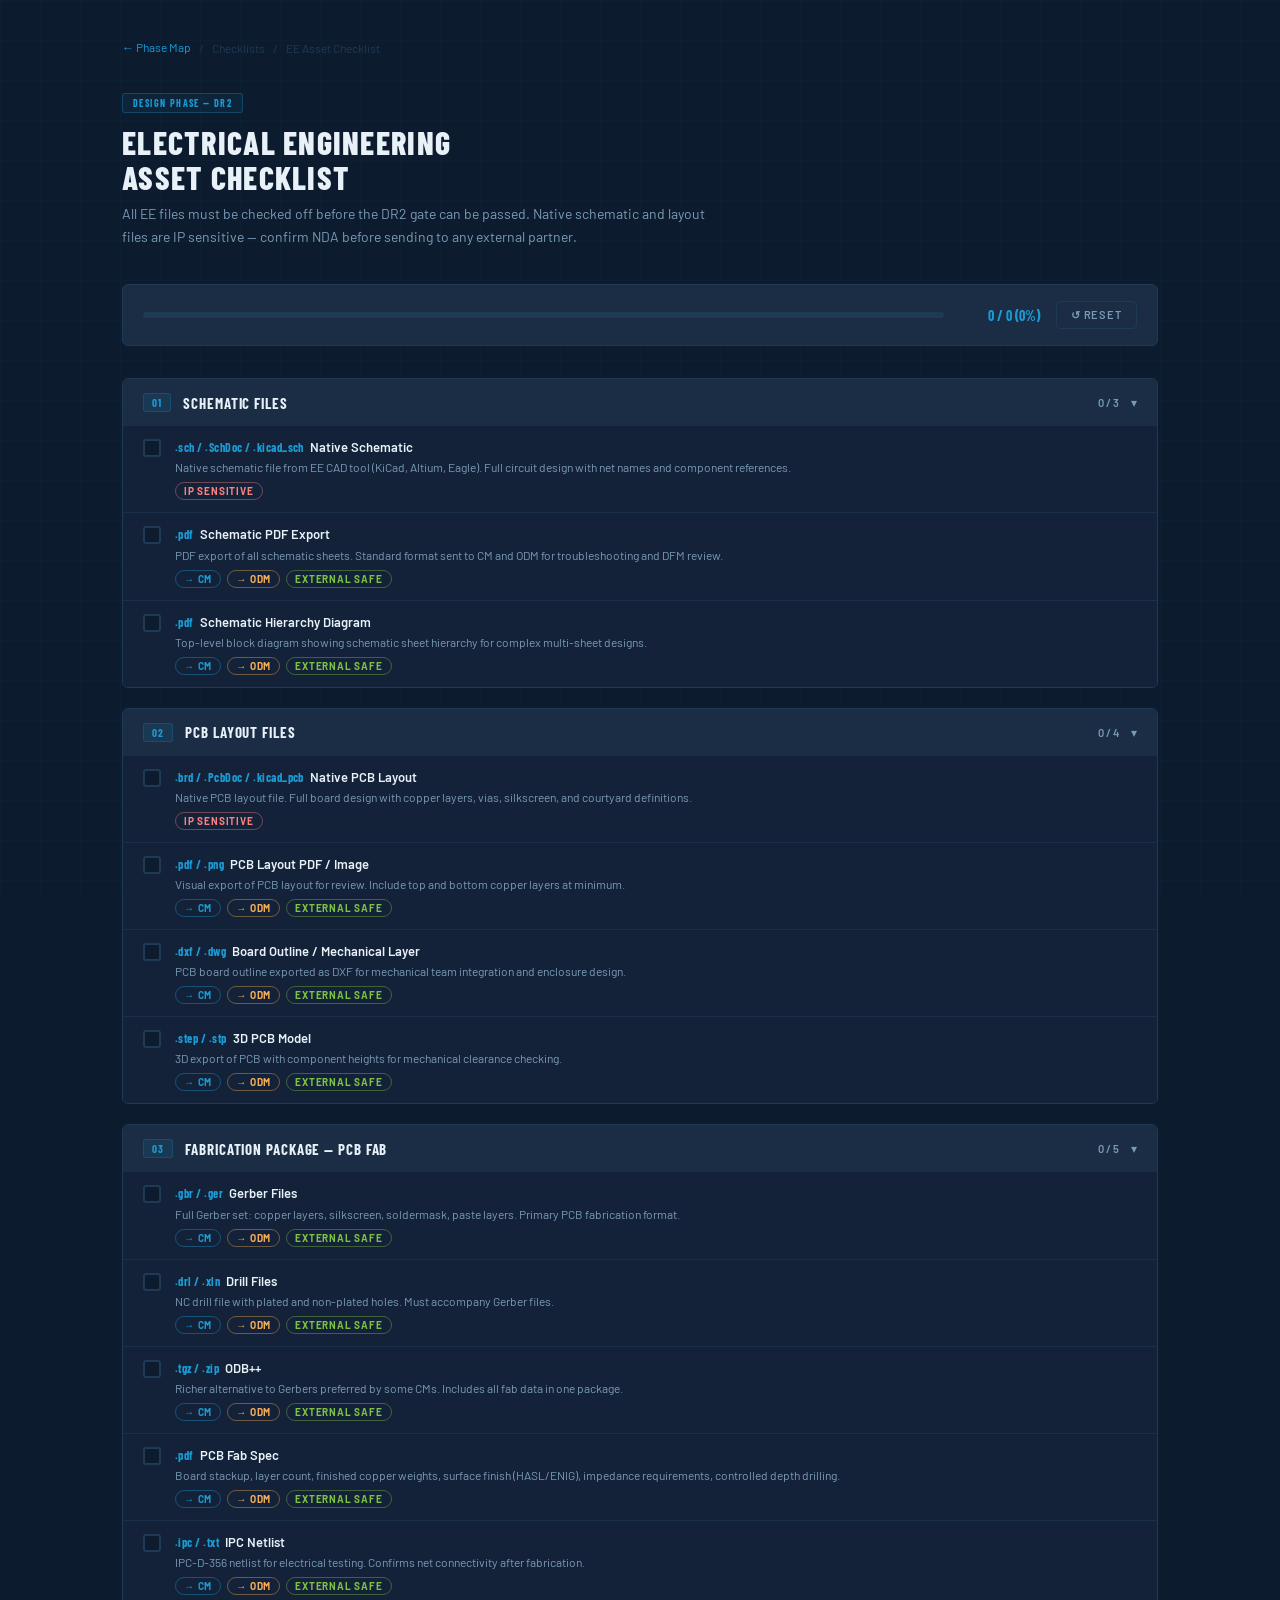
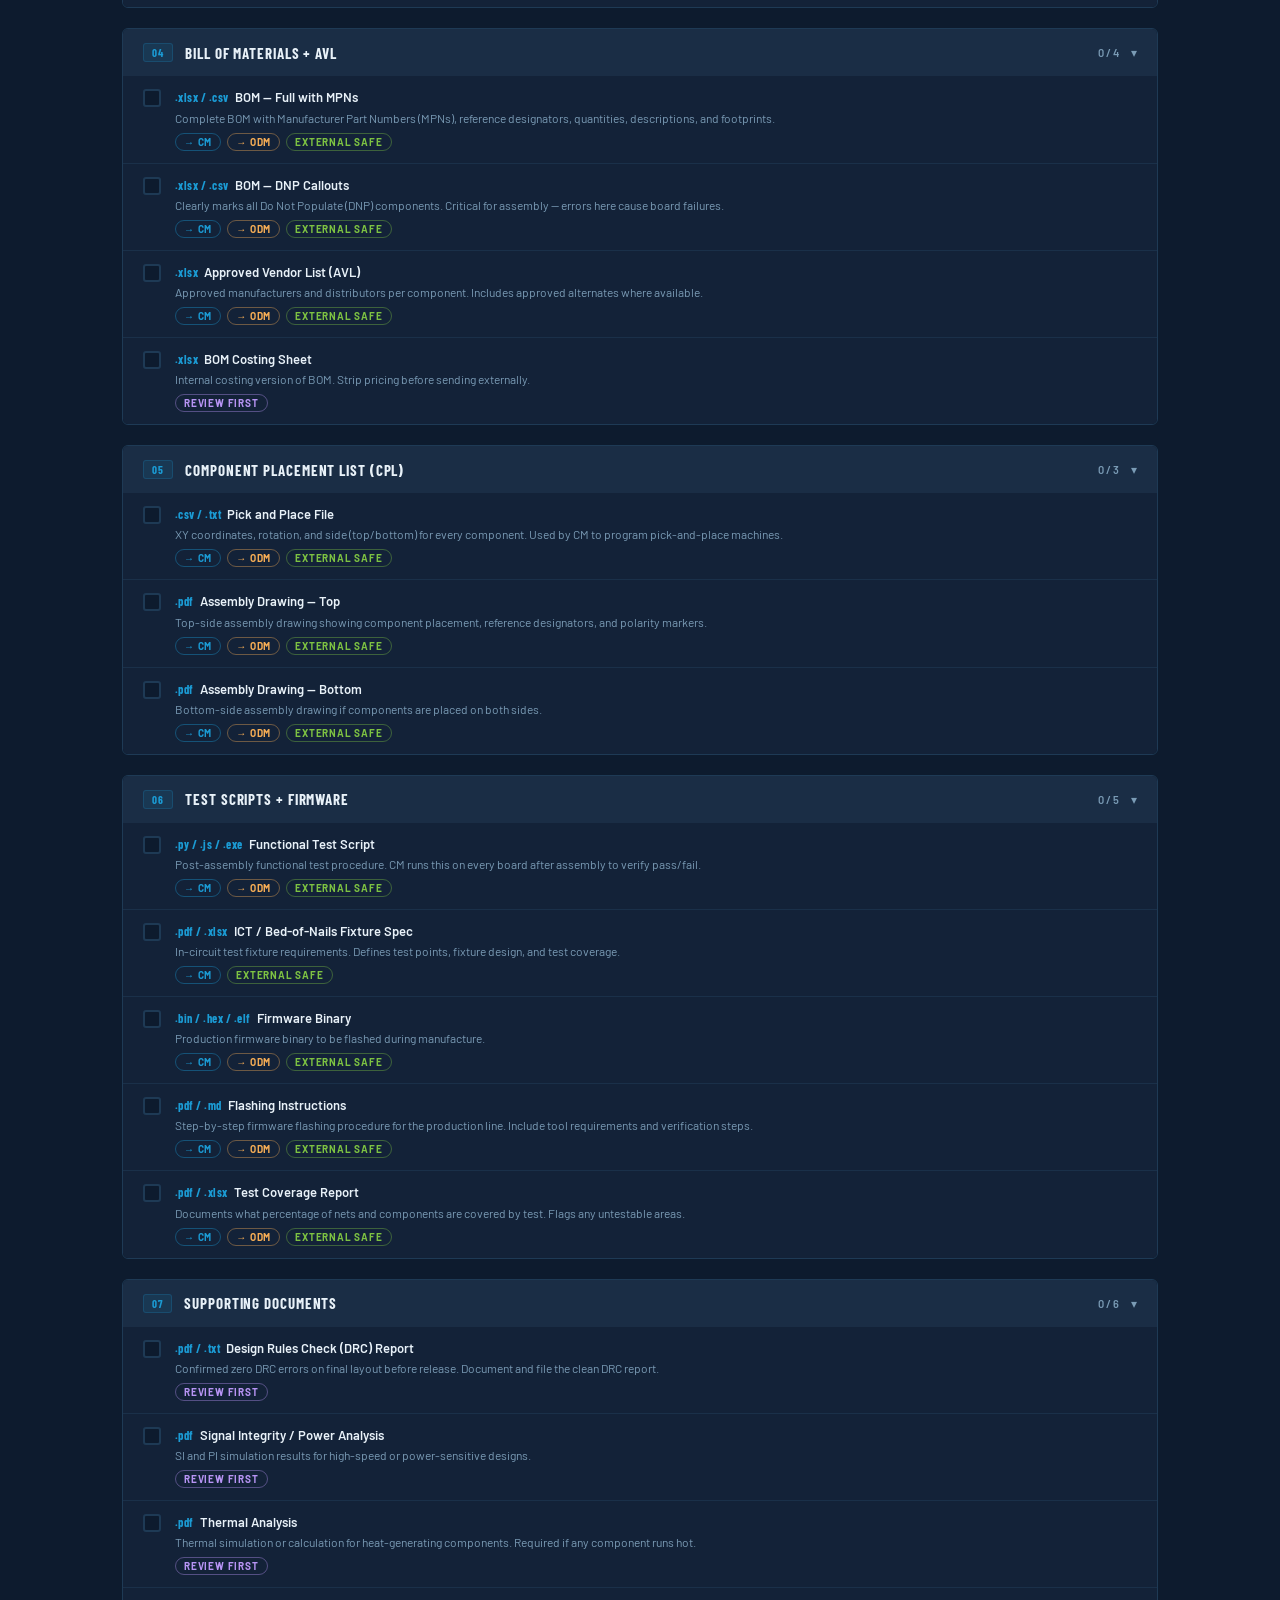
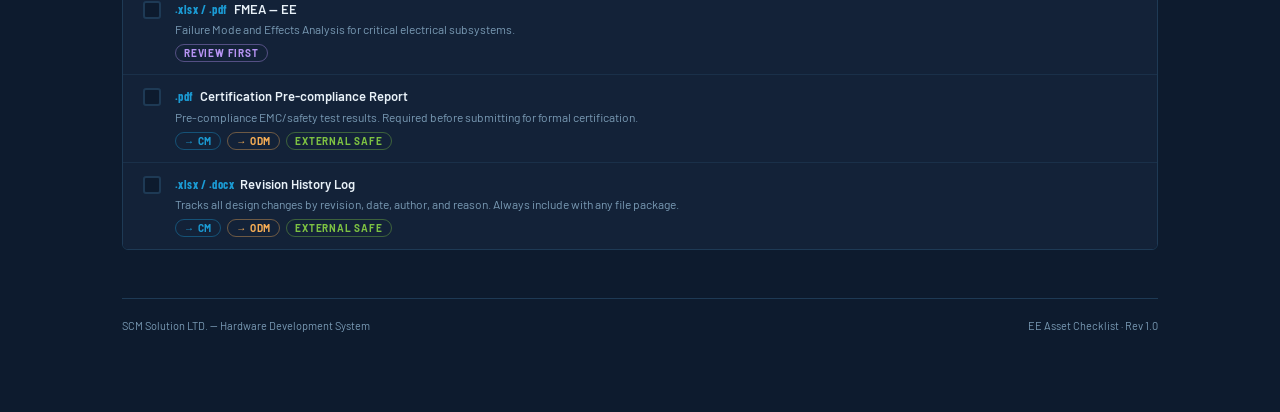
==== checklists/checklist-ee-assets.html @ b2d6e18c "Rename ee-assets-checklist.html to checklist-ee-assets.html" ====
<!DOCTYPE html>
<html lang="en">
<head>
<meta charset="UTF-8">
<meta name="viewport" content="width=device-width, initial-scale=1.0">
<title>EE Asset Checklist — SCM Hardware System</title>
<link href="https://fonts.googleapis.com/css2?family=Barlow:wght@300;400;500;600;700&family=Barlow+Condensed:wght@400;600;700;800&display=swap" rel="stylesheet">
<style>
  :root {
    --scm-blue: #1B9BD4;
    --scm-green: #7DC242;
    --scm-dark: #0D1B2E;
    --scm-mid: #132238;
    --scm-surface: #1A2D45;
    --scm-border: #1E3A55;
    --text: #E8F1F8;
    --muted: #7A9BB5;
  }
  * { box-sizing: border-box; margin: 0; padding: 0; }
  body { background: var(--scm-dark); color: var(--text); font-family: 'Barlow', sans-serif; min-height: 100vh; }
  body::before {
    content: '';
    position: fixed;
    inset: 0;
    background-image:
      linear-gradient(rgba(27,155,212,0.03) 1px, transparent 1px),
      linear-gradient(90deg, rgba(27,155,212,0.03) 1px, transparent 1px);
    background-size: 40px 40px;
    pointer-events: none;
    z-index: 0;
  }
  .wrap { position: relative; z-index: 1; max-width: 1100px; margin: 0 auto; padding: 40px 32px 80px; }
  nav { display: flex; align-items: center; gap: 8px; margin-bottom: 36px; font-size: 12px; color: var(--muted); }
  nav a { color: var(--scm-blue); text-decoration: none; }
  nav a:hover { text-decoration: underline; }
  nav span { color: var(--scm-border); }
  header { margin-bottom: 36px; }
  .phase-tag {
    display: inline-block;
    font-family: 'Barlow Condensed', sans-serif;
    font-size: 10px; font-weight: 700;
    letter-spacing: 0.14em; text-transform: uppercase;
    color: var(--scm-blue);
    border: 1px solid rgba(27,155,212,0.3);
    background: rgba(27,155,212,0.08);
    padding: 3px 10px; border-radius: 3px; margin-bottom: 12px;
  }
  h1 { font-family: 'Barlow Condensed', sans-serif; font-size: 32px; font-weight: 800; text-transform: uppercase; letter-spacing: 0.04em; line-height: 1.1; margin-bottom: 8px; }
  .subtitle { font-size: 14px; color: var(--muted); max-width: 600px; line-height: 1.6; }
  .progress-wrap { background: var(--scm-surface); border: 1px solid var(--scm-border); border-radius: 6px; padding: 16px 20px; margin-bottom: 32px; display: flex; align-items: center; gap: 16px; }
  .progress-track { flex: 1; height: 6px; background: var(--scm-border); border-radius: 99px; overflow: hidden; }
  .progress-fill { height: 100%; background: linear-gradient(90deg, var(--scm-blue), var(--scm-green)); border-radius: 99px; transition: width 0.4s ease; width: 0%; }
  .progress-label { font-family: 'Barlow Condensed', sans-serif; font-size: 14px; font-weight: 700; color: var(--scm-blue); white-space: nowrap; min-width: 80px; text-align: right; }
  .reset-btn { font-family: 'Barlow', sans-serif; font-size: 11px; font-weight: 600; letter-spacing: 0.08em; text-transform: uppercase; padding: 6px 14px; background: transparent; border: 1px solid var(--scm-border); color: var(--muted); border-radius: 4px; cursor: pointer; transition: all 0.15s; }
  .reset-btn:hover { border-color: #fc8181; color: #fc8181; }
  .section { margin-bottom: 20px; border-radius: 6px; overflow: hidden; border: 1px solid var(--scm-border); }
  .section-header { display: flex; align-items: center; gap: 12px; padding: 14px 20px; background: var(--scm-surface); cursor: pointer; user-select: none; transition: background 0.15s; }
  .section-header:hover { background: #1f3550; }
  .section-num { font-family: 'Barlow Condensed', sans-serif; font-size: 11px; font-weight: 700; letter-spacing: 0.1em; color: var(--scm-blue); background: rgba(27,155,212,0.1); border: 1px solid rgba(27,155,212,0.2); padding: 2px 8px; border-radius: 3px; white-space: nowrap; }
  .section-title-text { font-family: 'Barlow Condensed', sans-serif; font-size: 15px; font-weight: 700; text-transform: uppercase; letter-spacing: 0.06em; flex: 1; }
  .section-progress { font-size: 11px; color: var(--muted); font-weight: 600; white-space: nowrap; }
  .chevron { color: var(--muted); font-size: 12px; transition: transform 0.2s; }
  .section.collapsed .chevron { transform: rotate(-90deg); }
  .section.collapsed .items { display: none; }
  .items { background: var(--scm-mid); }
  .item { display: flex; align-items: flex-start; gap: 14px; padding: 12px 20px; border-bottom: 1px solid rgba(30,58,85,0.6); cursor: pointer; transition: background 0.12s; }
  .item:last-child { border-bottom: none; }
  .item:hover { background: rgba(27,155,212,0.04); }
  .item.checked { opacity: 0.5; }
  .item.checked .item-name { text-decoration: line-through; color: var(--muted); }
  .checkbox { width: 18px; height: 18px; min-width: 18px; border: 2px solid var(--scm-border); border-radius: 3px; margin-top: 1px; display: flex; align-items: center; justify-content: center; transition: all 0.15s; background: var(--scm-dark); }
  .item.checked .checkbox { background: var(--scm-green); border-color: var(--scm-green); }
  .tick { display: none; color: white; font-size: 11px; font-weight: 700; }
  .item.checked .tick { display: block; }
  .item-body { flex: 1; }
  .item-name { font-size: 13px; font-weight: 600; line-height: 1.4; margin-bottom: 2px; }
  .item-ext { font-family: 'Barlow Condensed', sans-serif; font-size: 12px; font-weight: 700; color: var(--scm-blue); margin-right: 6px; letter-spacing: 0.04em; }
  .item-desc { font-size: 12px; color: var(--muted); line-height: 1.5; }
  .item-badges { display: flex; gap: 6px; margin-top: 6px; flex-wrap: wrap; }
  .badge { font-size: 10px; font-weight: 700; letter-spacing: 0.08em; text-transform: uppercase; padding: 2px 8px; border-radius: 99px; border: 1px solid; }
  .badge-cm    { color: var(--scm-blue);  border-color: rgba(27,155,212,0.4); }
  .badge-odm   { color: #f6ad55;          border-color: rgba(246,173,85,0.4); }
  .badge-ip    { color: #fc8181;          border-color: rgba(252,129,129,0.4); }
  .badge-safe  { color: var(--scm-green); border-color: rgba(125,194,66,0.4); }
  .badge-rev   { color: #b794f4;          border-color: rgba(183,148,244,0.4); }
  footer { margin-top: 48px; padding-top: 20px; border-top: 1px solid var(--scm-border); display: flex; justify-content: space-between; font-size: 11px; color: var(--muted); }
</style>
</head>
<body>
<div class="wrap">
  <nav>
    <a href="../index.html">← Phase Map</a>
    <span>/</span>
    <span>Checklists</span>
    <span>/</span>
    <span>EE Asset Checklist</span>
  </nav>

  <header>
    <div class="phase-tag">Design Phase — DR2</div>
    <h1>Electrical Engineering<br>Asset Checklist</h1>
    <p class="subtitle">All EE files must be checked off before the DR2 gate can be passed. Native schematic and layout files are IP sensitive — confirm NDA before sending to any external partner.</p>
  </header>

  <div class="progress-wrap">
    <div class="progress-track"><div class="progress-fill" id="progressFill"></div></div>
    <div class="progress-label" id="progressLabel">0 / 0</div>
    <button class="reset-btn" onclick="resetAll()">↺ Reset</button>
  </div>

  <div id="sections"></div>

  <footer>
    <span>SCM Solution LTD. — Hardware Development System</span>
    <span>EE Asset Checklist · Rev 1.0</span>
  </footer>
</div>

<script>
const data = [
  {
    num: "01", title: "Schematic Files",
    items: [
      { name: "Native Schematic", ext: ".sch / .SchDoc / .kicad_sch", desc: "Native schematic file from EE CAD tool (KiCad, Altium, Eagle). Full circuit design with net names and component references.", badges: ["ip"] },
      { name: "Schematic PDF Export", ext: ".pdf", desc: "PDF export of all schematic sheets. Standard format sent to CM and ODM for troubleshooting and DFM review.", badges: ["cm","odm","safe"] },
      { name: "Schematic Hierarchy Diagram", ext: ".pdf", desc: "Top-level block diagram showing schematic sheet hierarchy for complex multi-sheet designs.", badges: ["cm","odm","safe"] },
    ]
  },
  {
    num: "02", title: "PCB Layout Files",
    items: [
      { name: "Native PCB Layout", ext: ".brd / .PcbDoc / .kicad_pcb", desc: "Native PCB layout file. Full board design with copper layers, vias, silkscreen, and courtyard definitions.", badges: ["ip"] },
      { name: "PCB Layout PDF / Image", ext: ".pdf / .png", desc: "Visual export of PCB layout for review. Include top and bottom copper layers at minimum.", badges: ["cm","odm","safe"] },
      { name: "Board Outline / Mechanical Layer", ext: ".dxf / .dwg", desc: "PCB board outline exported as DXF for mechanical team integration and enclosure design.", badges: ["cm","odm","safe"] },
      { name: "3D PCB Model", ext: ".step / .stp", desc: "3D export of PCB with component heights for mechanical clearance checking.", badges: ["cm","odm","safe"] },
    ]
  },
  {
    num: "03", title: "Fabrication Package — PCB Fab",
    items: [
      { name: "Gerber Files", ext: ".gbr / .ger", desc: "Full Gerber set: copper layers, silkscreen, soldermask, paste layers. Primary PCB fabrication format.", badges: ["cm","odm","safe"] },
      { name: "Drill Files", ext: ".drl / .xln", desc: "NC drill file with plated and non-plated holes. Must accompany Gerber files.", badges: ["cm","odm","safe"] },
      { name: "ODB++", ext: ".tgz / .zip", desc: "Richer alternative to Gerbers preferred by some CMs. Includes all fab data in one package.", badges: ["cm","odm","safe"] },
      { name: "PCB Fab Spec", ext: ".pdf", desc: "Board stackup, layer count, finished copper weights, surface finish (HASL/ENIG), impedance requirements, controlled depth drilling.", badges: ["cm","odm","safe"] },
      { name: "IPC Netlist", ext: ".ipc / .txt", desc: "IPC-D-356 netlist for electrical testing. Confirms net connectivity after fabrication.", badges: ["cm","odm","safe"] },
    ]
  },
  {
    num: "04", title: "Bill of Materials + AVL",
    items: [
      { name: "BOM — Full with MPNs", ext: ".xlsx / .csv", desc: "Complete BOM with Manufacturer Part Numbers (MPNs), reference designators, quantities, descriptions, and footprints.", badges: ["cm","odm","safe"] },
      { name: "BOM — DNP Callouts", ext: ".xlsx / .csv", desc: "Clearly marks all Do Not Populate (DNP) components. Critical for assembly — errors here cause board failures.", badges: ["cm","odm","safe"] },
      { name: "Approved Vendor List (AVL)", ext: ".xlsx", desc: "Approved manufacturers and distributors per component. Includes approved alternates where available.", badges: ["cm","odm","safe"] },
      { name: "BOM Costing Sheet", ext: ".xlsx", desc: "Internal costing version of BOM. Strip pricing before sending externally.", badges: ["rev"] },
    ]
  },
  {
    num: "05", title: "Component Placement List (CPL)",
    items: [
      { name: "Pick and Place File", ext: ".csv / .txt", desc: "XY coordinates, rotation, and side (top/bottom) for every component. Used by CM to program pick-and-place machines.", badges: ["cm","odm","safe"] },
      { name: "Assembly Drawing — Top", ext: ".pdf", desc: "Top-side assembly drawing showing component placement, reference designators, and polarity markers.", badges: ["cm","odm","safe"] },
      { name: "Assembly Drawing — Bottom", ext: ".pdf", desc: "Bottom-side assembly drawing if components are placed on both sides.", badges: ["cm","odm","safe"] },
    ]
  },
  {
    num: "06", title: "Test Scripts + Firmware",
    items: [
      { name: "Functional Test Script", ext: ".py / .js / .exe", desc: "Post-assembly functional test procedure. CM runs this on every board after assembly to verify pass/fail.", badges: ["cm","odm","safe"] },
      { name: "ICT / Bed-of-Nails Fixture Spec", ext: ".pdf / .xlsx", desc: "In-circuit test fixture requirements. Defines test points, fixture design, and test coverage.", badges: ["cm","safe"] },
      { name: "Firmware Binary", ext: ".bin / .hex / .elf", desc: "Production firmware binary to be flashed during manufacture.", badges: ["cm","odm","safe"] },
      { name: "Flashing Instructions", ext: ".pdf / .md", desc: "Step-by-step firmware flashing procedure for the production line. Include tool requirements and verification steps.", badges: ["cm","odm","safe"] },
      { name: "Test Coverage Report", ext: ".pdf / .xlsx", desc: "Documents what percentage of nets and components are covered by test. Flags any untestable areas.", badges: ["cm","odm","safe"] },
    ]
  },
  {
    num: "07", title: "Supporting Documents",
    items: [
      { name: "Design Rules Check (DRC) Report", ext: ".pdf / .txt", desc: "Confirmed zero DRC errors on final layout before release. Document and file the clean DRC report.", badges: ["rev"] },
      { name: "Signal Integrity / Power Analysis", ext: ".pdf", desc: "SI and PI simulation results for high-speed or power-sensitive designs.", badges: ["rev"] },
      { name: "Thermal Analysis", ext: ".pdf", desc: "Thermal simulation or calculation for heat-generating components. Required if any component runs hot.", badges: ["rev"] },
      { name: "FMEA — EE", ext: ".xlsx / .pdf", desc: "Failure Mode and Effects Analysis for critical electrical subsystems.", badges: ["rev"] },
      { name: "Certification Pre-compliance Report", ext: ".pdf", desc: "Pre-compliance EMC/safety test results. Required before submitting for formal certification.", badges: ["cm","odm","safe"] },
      { name: "Revision History Log", ext: ".xlsx / .docx", desc: "Tracks all design changes by revision, date, author, and reason. Always include with any file package.", badges: ["cm","odm","safe"] },
    ]
  }
];

const badgeMap = {
  cm:   { label: "→ CM",         cls: "badge-cm" },
  odm:  { label: "→ ODM",        cls: "badge-odm" },
  ip:   { label: "IP Sensitive",  cls: "badge-ip" },
  safe: { label: "External Safe", cls: "badge-safe" },
  rev:  { label: "Review First",  cls: "badge-rev" },
};

let state = {};
function saveState() { try { localStorage.setItem('ee-checklist', JSON.stringify(state)); } catch(e) {} }
function loadState() { try { const s = localStorage.getItem('ee-checklist'); if (s) state = JSON.parse(s); } catch(e) {} }

function updateProgress() {
  let total = 0, checked = 0;
  Object.values(state).forEach(v => { total++; if (v) checked++; });
  const pct = total ? Math.round(checked / total * 100) : 0;
  document.getElementById('progressFill').style.width = pct + '%';
  document.getElementById('progressLabel').textContent = checked + ' / ' + total + ' (' + pct + '%)';
  data.forEach(sec => {
    const secChecked = sec.items.filter((_, i) => state[sec.num + '-' + i]).length;
    const el = document.getElementById('sec-progress-' + sec.num);
    if (el) el.textContent = secChecked + ' / ' + sec.items.length;
  });
}

function toggleItem(key) {
  state[key] = !state[key];
  const el = document.getElementById('item-' + key);
  if (state[key]) el.classList.add('checked'); else el.classList.remove('checked');
  saveState(); updateProgress();
}

function toggleSection(num) { document.getElementById('section-' + num).classList.toggle('collapsed'); }

function resetAll() {
  if (!confirm('Reset all checkboxes?')) return;
  state = {};
  document.querySelectorAll('.item').forEach(el => el.classList.remove('checked'));
  saveState(); updateProgress();
}

function render() {
  loadState();
  const container = document.getElementById('sections');
  data.forEach(sec => {
    const div = document.createElement('div');
    div.className = 'section'; div.id = 'section-' + sec.num;
    const secChecked = sec.items.filter((_, i) => state[sec.num + '-' + i]).length;
    div.innerHTML = `
      <div class="section-header" onclick="toggleSection('${sec.num}')">
        <span class="section-num">${sec.num}</span>
        <span class="section-title-text">${sec.title}</span>
        <span class="section-progress" id="sec-progress-${sec.num}">${secChecked} / ${sec.items.length}</span>
        <span class="chevron">▾</span>
      </div>
      <div class="items">
        ${sec.items.map((item, i) => {
          const key = sec.num + '-' + i;
          const checked = state[key] ? 'checked' : '';
          const badges = item.badges.map(b => `<span class="badge ${badgeMap[b].cls}">${badgeMap[b].label}</span>`).join('');
          return `
            <div class="item ${checked}" id="item-${key}" onclick="toggleItem('${key}')">
              <div class="checkbox"><span class="tick">✓</span></div>
              <div class="item-body">
                <div class="item-name"><span class="item-ext">${item.ext}</span>${item.name}</div>
                <div class="item-desc">${item.desc}</div>
                <div class="item-badges">${badges}</div>
              </div>
            </div>`;
        }).join('')}
      </div>`;
    container.appendChild(div);
  });
  updateProgress();
}
render();
</script>
</body>
</html>
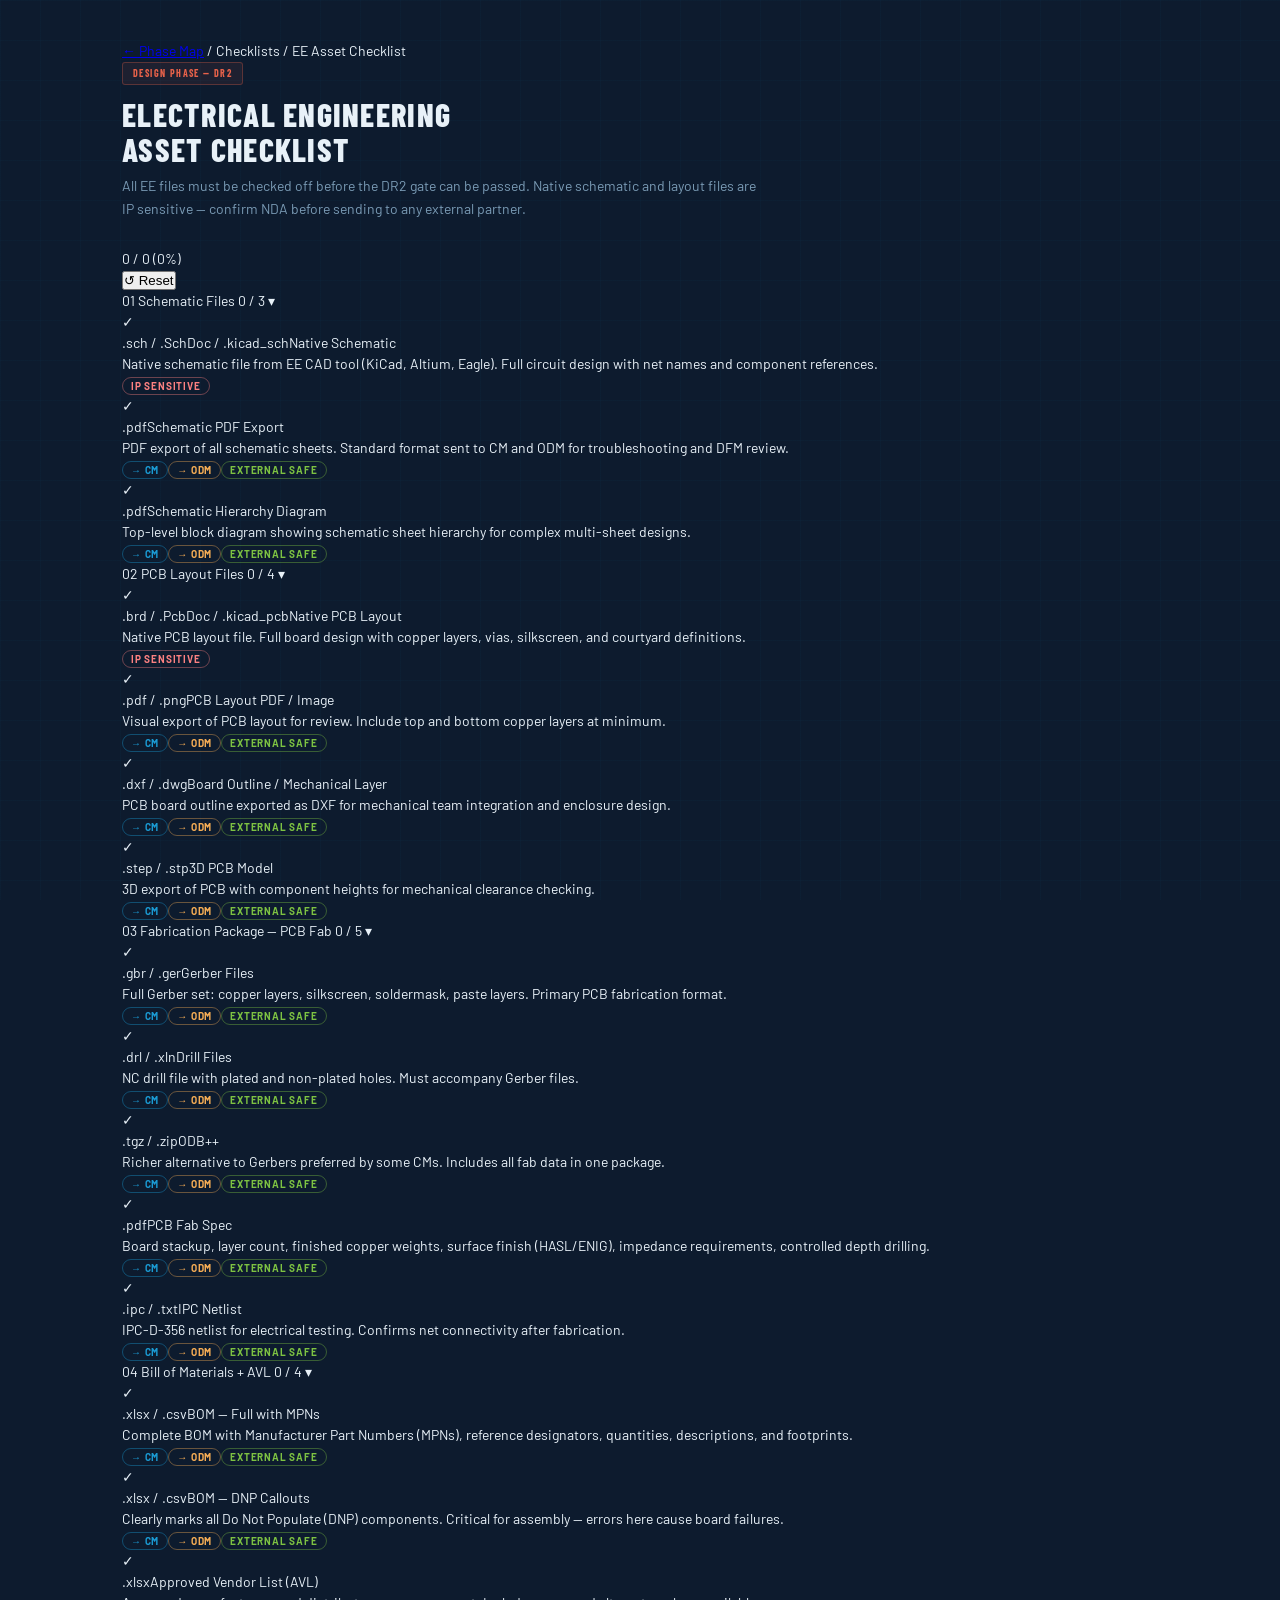
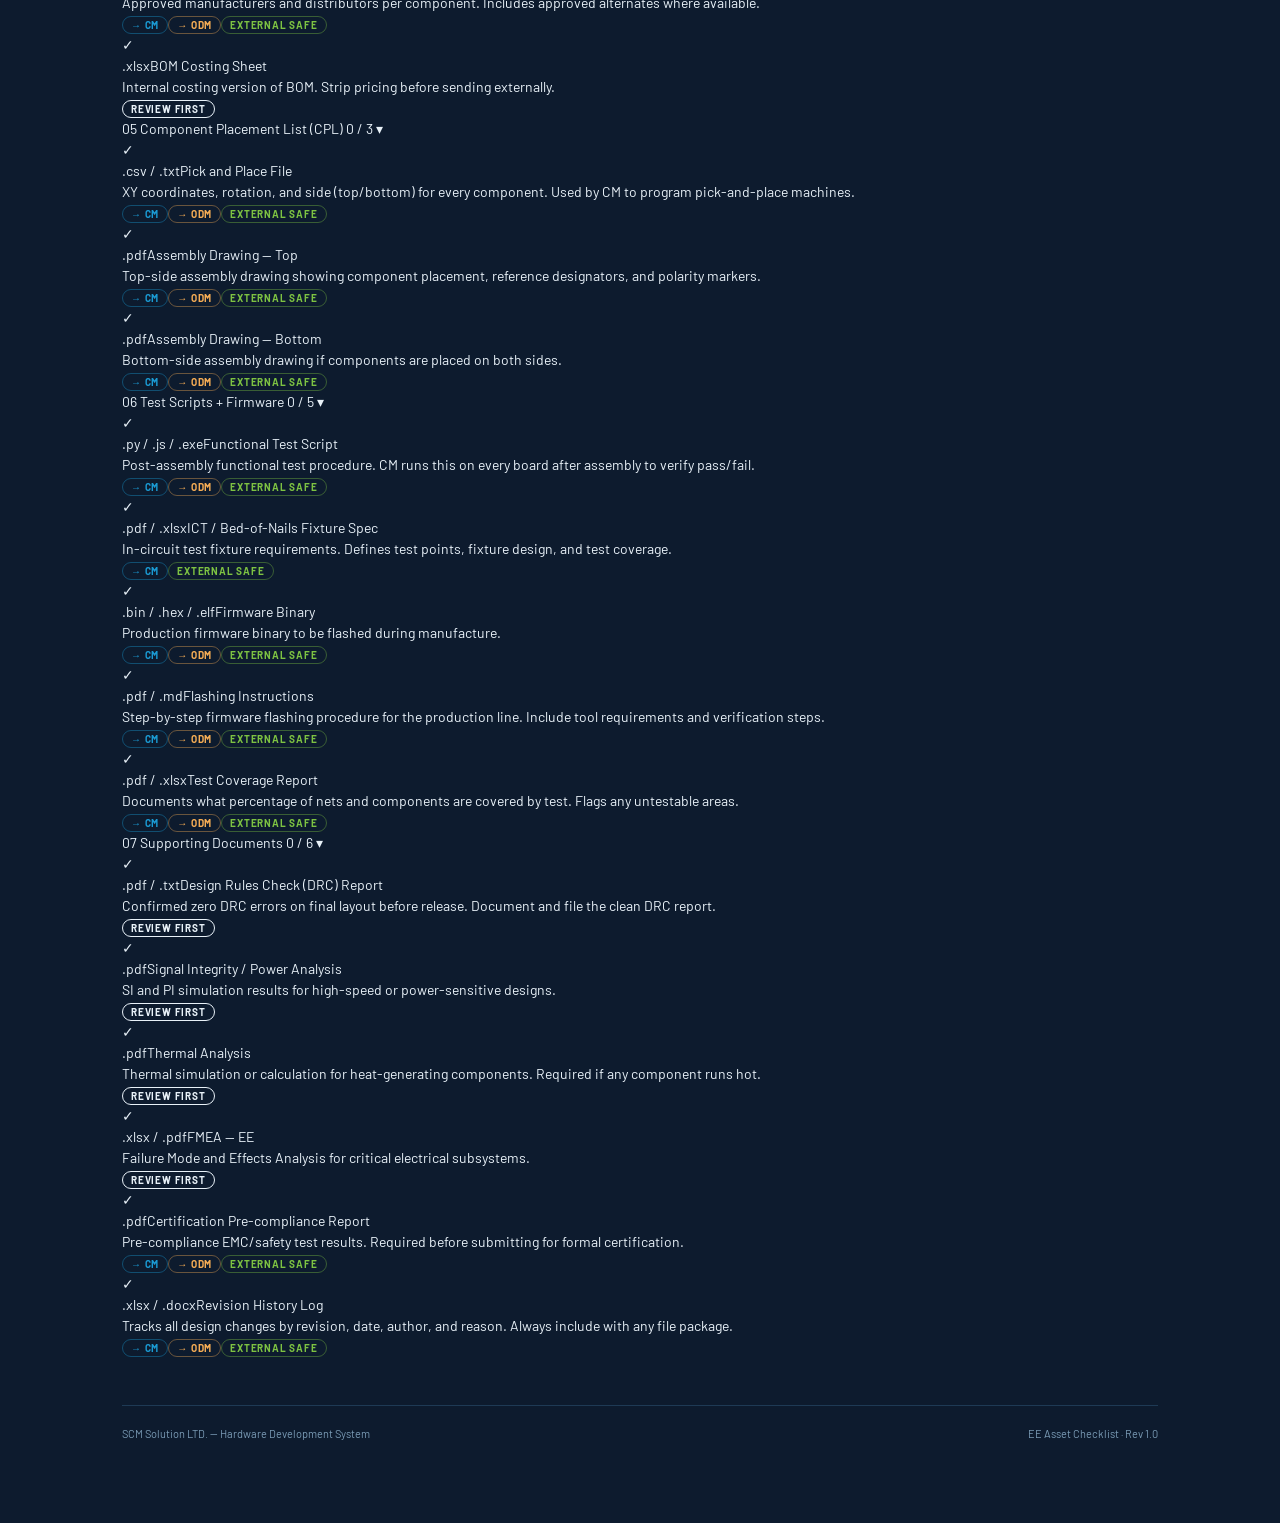
==== commit 5edc1324: "Update checklist-ee-assets.html" ====
--- a/checklists/checklist-ee-assets.html
+++ b/checklists/checklist-ee-assets.html
@@ -5,86 +5,14 @@
 <meta name="viewport" content="width=device-width, initial-scale=1.0">
 <title>EE Asset Checklist — SCM Hardware System</title>
 <link href="https://fonts.googleapis.com/css2?family=Barlow:wght@300;400;500;600;700&family=Barlow+Condensed:wght@400;600;700;800&display=swap" rel="stylesheet">
-<style>
-  :root {
-    --scm-blue: #1B9BD4;
-    --scm-green: #7DC242;
-    --scm-dark: #0D1B2E;
-    --scm-mid: #132238;
-    --scm-surface: #1A2D45;
-    --scm-border: #1E3A55;
-    --text: #E8F1F8;
-    --muted: #7A9BB5;
-  }
-  * { box-sizing: border-box; margin: 0; padding: 0; }
-  body { background: var(--scm-dark); color: var(--text); font-family: 'Barlow', sans-serif; min-height: 100vh; }
-  body::before {
-    content: '';
-    position: fixed;
-    inset: 0;
-    background-image:
-      linear-gradient(rgba(27,155,212,0.03) 1px, transparent 1px),
-      linear-gradient(90deg, rgba(27,155,212,0.03) 1px, transparent 1px);
-    background-size: 40px 40px;
-    pointer-events: none;
-    z-index: 0;
-  }
-  .wrap { position: relative; z-index: 1; max-width: 1100px; margin: 0 auto; padding: 40px 32px 80px; }
-  nav { display: flex; align-items: center; gap: 8px; margin-bottom: 36px; font-size: 12px; color: var(--muted); }
-  nav a { color: var(--scm-blue); text-decoration: none; }
-  nav a:hover { text-decoration: underline; }
-  nav span { color: var(--scm-border); }
-  header { margin-bottom: 36px; }
-  .phase-tag {
-    display: inline-block;
-    font-family: 'Barlow Condensed', sans-serif;
-    font-size: 10px; font-weight: 700;
-    letter-spacing: 0.14em; text-transform: uppercase;
-    color: var(--scm-blue);
-    border: 1px solid rgba(27,155,212,0.3);
-    background: rgba(27,155,212,0.08);
-    padding: 3px 10px; border-radius: 3px; margin-bottom: 12px;
-  }
-  h1 { font-family: 'Barlow Condensed', sans-serif; font-size: 32px; font-weight: 800; text-transform: uppercase; letter-spacing: 0.04em; line-height: 1.1; margin-bottom: 8px; }
-  .subtitle { font-size: 14px; color: var(--muted); max-width: 600px; line-height: 1.6; }
-  .progress-wrap { background: var(--scm-surface); border: 1px solid var(--scm-border); border-radius: 6px; padding: 16px 20px; margin-bottom: 32px; display: flex; align-items: center; gap: 16px; }
-  .progress-track { flex: 1; height: 6px; background: var(--scm-border); border-radius: 99px; overflow: hidden; }
-  .progress-fill { height: 100%; background: linear-gradient(90deg, var(--scm-blue), var(--scm-green)); border-radius: 99px; transition: width 0.4s ease; width: 0%; }
-  .progress-label { font-family: 'Barlow Condensed', sans-serif; font-size: 14px; font-weight: 700; color: var(--scm-blue); white-space: nowrap; min-width: 80px; text-align: right; }
-  .reset-btn { font-family: 'Barlow', sans-serif; font-size: 11px; font-weight: 600; letter-spacing: 0.08em; text-transform: uppercase; padding: 6px 14px; background: transparent; border: 1px solid var(--scm-border); color: var(--muted); border-radius: 4px; cursor: pointer; transition: all 0.15s; }
-  .reset-btn:hover { border-color: #fc8181; color: #fc8181; }
-  .section { margin-bottom: 20px; border-radius: 6px; overflow: hidden; border: 1px solid var(--scm-border); }
-  .section-header { display: flex; align-items: center; gap: 12px; padding: 14px 20px; background: var(--scm-surface); cursor: pointer; user-select: none; transition: background 0.15s; }
-  .section-header:hover { background: #1f3550; }
-  .section-num { font-family: 'Barlow Condensed', sans-serif; font-size: 11px; font-weight: 700; letter-spacing: 0.1em; color: var(--scm-blue); background: rgba(27,155,212,0.1); border: 1px solid rgba(27,155,212,0.2); padding: 2px 8px; border-radius: 3px; white-space: nowrap; }
-  .section-title-text { font-family: 'Barlow Condensed', sans-serif; font-size: 15px; font-weight: 700; text-transform: uppercase; letter-spacing: 0.06em; flex: 1; }
-  .section-progress { font-size: 11px; color: var(--muted); font-weight: 600; white-space: nowrap; }
-  .chevron { color: var(--muted); font-size: 12px; transition: transform 0.2s; }
-  .section.collapsed .chevron { transform: rotate(-90deg); }
-  .section.collapsed .items { display: none; }
-  .items { background: var(--scm-mid); }
-  .item { display: flex; align-items: flex-start; gap: 14px; padding: 12px 20px; border-bottom: 1px solid rgba(30,58,85,0.6); cursor: pointer; transition: background 0.12s; }
-  .item:last-child { border-bottom: none; }
-  .item:hover { background: rgba(27,155,212,0.04); }
-  .item.checked { opacity: 0.5; }
-  .item.checked .item-name { text-decoration: line-through; color: var(--muted); }
-  .checkbox { width: 18px; height: 18px; min-width: 18px; border: 2px solid var(--scm-border); border-radius: 3px; margin-top: 1px; display: flex; align-items: center; justify-content: center; transition: all 0.15s; background: var(--scm-dark); }
-  .item.checked .checkbox { background: var(--scm-green); border-color: var(--scm-green); }
-  .tick { display: none; color: white; font-size: 11px; font-weight: 700; }
-  .item.checked .tick { display: block; }
-  .item-body { flex: 1; }
-  .item-name { font-size: 13px; font-weight: 600; line-height: 1.4; margin-bottom: 2px; }
-  .item-ext { font-family: 'Barlow Condensed', sans-serif; font-size: 12px; font-weight: 700; color: var(--scm-blue); margin-right: 6px; letter-spacing: 0.04em; }
-  .item-desc { font-size: 12px; color: var(--muted); line-height: 1.5; }
-  .item-badges { display: flex; gap: 6px; margin-top: 6px; flex-wrap: wrap; }
-  .badge { font-size: 10px; font-weight: 700; letter-spacing: 0.08em; text-transform: uppercase; padding: 2px 8px; border-radius: 99px; border: 1px solid; }
-  .badge-cm    { color: var(--scm-blue);  border-color: rgba(27,155,212,0.4); }
-  .badge-odm   { color: #f6ad55;          border-color: rgba(246,173,85,0.4); }
-  .badge-ip    { color: #fc8181;          border-color: rgba(252,129,129,0.4); }
-  .badge-safe  { color: var(--scm-green); border-color: rgba(125,194,66,0.4); }
-  .badge-rev   { color: #b794f4;          border-color: rgba(183,148,244,0.4); }
-  footer { margin-top: 48px; padding-top: 20px; border-top: 1px solid var(--scm-border); display: flex; justify-content: space-between; font-size: 11px; color: var(--muted); }
-</style>
+<!-- Root pages (index.html) -->
+<link href="https://fonts.googleapis.com/css2?family=Barlow:wght@400;500;600;700&family=Barlow+Condensed:wght@600;700;800&display=swap" rel="stylesheet">
+<link rel="stylesheet" href="css/scm-styles.css">
+
+<!-- Subpages (checklists/, tools/) -->
+<link href="https://fonts.googleapis.com/css2?family=Barlow:wght@400;500;600;700&family=Barlow+Condensed:wght@600;700;800&display=swap" rel="stylesheet">
+<link rel="stylesheet" href="../css/scm-styles.css">
+<style></style>
 </head>
 <body>
 <div class="wrap">
--- a/css/scm-styles.css
+++ b/css/scm-styles.css
@@ -0,0 +1,693 @@
+/* ============================================================
+   SCM Hardware Development System — Shared Stylesheet
+   css/scm-styles.css
+   
+   PATH USAGE:
+     Root pages  (index.html)           →  href="css/scm-styles.css"
+     Subpages    (checklists/, tools/)  →  href="../css/scm-styles.css"
+   ============================================================ */
+
+/* ── CUSTOM PROPERTIES ──────────────────────────────────────── */
+:root {
+  /* Brand colours */
+  --scm-blue:    #1B9BD4;
+  --scm-green:   #7DC242;
+  --scm-accent:  #E8624A;   /* orange-red — checklists */
+  --scm-purple:  #B794F4;
+  --scm-amber:   #F6AD55;
+  --scm-warn:    #FC8181;
+  --scm-teal:    #4FD1C5;
+  --scm-sky:     #63B3ED;
+
+  /* Surfaces */
+  --dark:   #0D1B2E;
+  --mid:    #132238;
+  --surf:   #1A2D45;
+  --surf2:  #1E2333;
+  --bdr:    #1E3A55;
+
+  /* Text */
+  --text:   #E8F1F8;
+  --muted:  #7A9BB5;
+
+  /* Aliases (legacy names used in older files) */
+  --scm-dark:    var(--dark);
+  --scm-mid:     var(--mid);
+  --scm-surface: var(--surf);
+  --scm-border:  var(--bdr);
+  --blue:        var(--scm-blue);
+  --green:       var(--scm-green);
+  --acc:         var(--scm-accent);
+  --warn:        var(--scm-warn);
+  --amber:       var(--scm-amber);
+  --purple:      var(--scm-purple);
+}
+
+/* ── RESET & BASE ────────────────────────────────────────────── */
+*, *::before, *::after {
+  box-sizing: border-box;
+  margin: 0;
+  padding: 0;
+}
+
+body {
+  background: var(--dark);
+  color: var(--text);
+  font-family: Barlow, sans-serif;
+  font-size: 14px;
+  line-height: 1.5;
+  min-height: 100vh;
+}
+
+/* Grid background texture */
+body::before {
+  content: "";
+  position: fixed;
+  inset: 0;
+  background-image:
+    linear-gradient(rgba(27,155,212,.03) 1px, transparent 1px),
+    linear-gradient(90deg, rgba(27,155,212,.03) 1px, transparent 1px);
+  background-size: 40px 40px;
+  pointer-events: none;
+  z-index: 0;
+}
+
+/* ── LAYOUT ──────────────────────────────────────────────────── */
+.wrap {
+  position: relative;
+  z-index: 1;
+  max-width: 1100px;
+  margin: 0 auto;
+  padding: 40px 32px 80px;
+}
+
+.wrap--wide { max-width: 1200px; }
+
+/* ── NAVIGATION BREADCRUMB ───────────────────────────────────── */
+.nav-breadcrumb {
+  display: flex;
+  align-items: center;
+  gap: 8px;
+  margin-bottom: 36px;
+  font-size: 12px;
+  color: var(--muted);
+}
+.nav-breadcrumb a {
+  color: var(--scm-blue);
+  text-decoration: none;
+}
+.nav-breadcrumb a:hover { text-decoration: underline; }
+.nav-breadcrumb span { color: var(--bdr); }
+
+/* ── PAGE HEADER ─────────────────────────────────────────────── */
+.page-header { margin-bottom: 32px; }
+
+.phase-tag {
+  display: inline-block;
+  font-family: "Barlow Condensed", sans-serif;
+  font-size: 10px;
+  font-weight: 700;
+  letter-spacing: .14em;
+  text-transform: uppercase;
+  padding: 3px 10px;
+  border-radius: 3px;
+  margin-bottom: 12px;
+  /* Colour set per-page via modifier or inline */
+  color: var(--scm-accent);
+  border: 1px solid rgba(232,98,74,.3);
+  background: rgba(232,98,74,.08);
+}
+.phase-tag--blue   { color: var(--scm-blue);   border-color: rgba(27,155,212,.3);  background: rgba(27,155,212,.08); }
+.phase-tag--green  { color: var(--scm-green);  border-color: rgba(125,194,66,.3);  background: rgba(125,194,66,.08); }
+.phase-tag--amber  { color: var(--scm-amber);  border-color: rgba(246,173,85,.3);  background: rgba(246,173,85,.08); }
+.phase-tag--purple { color: var(--scm-purple); border-color: rgba(183,148,244,.3); background: rgba(183,148,244,.08); }
+
+h1 {
+  font-family: "Barlow Condensed", sans-serif;
+  font-size: 32px;
+  font-weight: 800;
+  text-transform: uppercase;
+  letter-spacing: .04em;
+  line-height: 1.1;
+  margin-bottom: 8px;
+}
+
+h2 {
+  font-family: "Barlow Condensed", sans-serif;
+  font-size: 20px;
+  font-weight: 700;
+  text-transform: uppercase;
+  letter-spacing: .06em;
+  margin-bottom: 12px;
+}
+
+.subtitle {
+  font-size: 14px;
+  color: var(--muted);
+  max-width: 640px;
+  line-height: 1.6;
+  margin-bottom: 28px;
+}
+
+/* ── CARDS ───────────────────────────────────────────────────── */
+.card {
+  background: var(--surf);
+  border: 1px solid var(--bdr);
+  border-radius: 8px;
+  padding: 24px 28px;
+  margin-bottom: 20px;
+}
+
+.card-title {
+  font-family: "Barlow Condensed", sans-serif;
+  font-size: 15px;
+  font-weight: 700;
+  text-transform: uppercase;
+  letter-spacing: .08em;
+  margin-bottom: 18px;
+  color: var(--text);
+  display: flex;
+  align-items: center;
+  justify-content: space-between;
+}
+
+.card-title-inner {
+  display: flex;
+  align-items: center;
+  gap: 10px;
+}
+
+.card-title-inner::before {
+  content: "";
+  display: block;
+  width: 3px;
+  height: 16px;
+  border-radius: 2px;
+  background: var(--scm-blue);
+}
+
+/* ── TABS ────────────────────────────────────────────────────── */
+.tabs {
+  display: flex;
+  gap: 0;
+  border-bottom: 1px solid var(--bdr);
+  margin-bottom: 28px;
+}
+
+.tab {
+  padding: 12px 20px;
+  font-family: "Barlow Condensed", sans-serif;
+  font-size: 12px;
+  font-weight: 700;
+  letter-spacing: .08em;
+  text-transform: uppercase;
+  cursor: pointer;
+  color: var(--muted);
+  border-bottom: 2px solid transparent;
+  margin-bottom: -1px;
+  transition: all .15s;
+  display: flex;
+  align-items: center;
+  gap: 8px;
+  user-select: none;
+}
+.tab:hover { color: var(--text); }
+.tab.active { color: var(--scm-blue); border-bottom-color: var(--scm-blue); }
+
+.tab-badge {
+  background: rgba(27,155,212,.15);
+  color: var(--scm-blue);
+  font-size: 10px;
+  padding: 1px 7px;
+  border-radius: 99px;
+  font-weight: 700;
+}
+
+.panel { display: none; }
+.panel.active { display: block; }
+
+/* ── BUTTONS ─────────────────────────────────────────────────── */
+.btn {
+  font-family: "Barlow Condensed", sans-serif;
+  font-size: 12px;
+  font-weight: 700;
+  letter-spacing: .08em;
+  text-transform: uppercase;
+  padding: 9px 18px;
+  border-radius: 4px;
+  cursor: pointer;
+  border: none;
+  transition: all .15s;
+  display: inline-flex;
+  align-items: center;
+  gap: 6px;
+  text-decoration: none;
+}
+
+.btn-primary   { background: var(--scm-blue);   color: #fff; }
+.btn-primary:hover { background: #1688bb; }
+
+.btn-green     { background: var(--scm-green);  color: #0D1B2E; }
+.btn-green:hover { filter: brightness(1.1); }
+
+.btn-amber     { background: var(--scm-amber);  color: #0D1B2E; }
+.btn-amber:hover { filter: brightness(1.1); }
+
+.btn-ghost {
+  background: transparent;
+  border: 1px solid var(--bdr);
+  color: var(--muted);
+}
+.btn-ghost:hover { border-color: var(--scm-blue); color: var(--scm-blue); }
+
+.btn-danger {
+  background: transparent;
+  border: 1px solid rgba(252,129,129,.3);
+  color: var(--warn);
+}
+.btn-danger:hover { background: rgba(252,129,129,.08); }
+
+.btn-reset {
+  font-size: 11px;
+  font-weight: 600;
+  letter-spacing: .08em;
+  text-transform: uppercase;
+  padding: 6px 14px;
+  background: transparent;
+  border: 1px solid var(--bdr);
+  color: var(--muted);
+  border-radius: 4px;
+  cursor: pointer;
+  transition: all .15s;
+}
+.btn-reset:hover { border-color: var(--warn); color: var(--warn); }
+
+.btn-row {
+  display: flex;
+  gap: 10px;
+  flex-wrap: wrap;
+  margin-top: 16px;
+  align-items: center;
+}
+
+/* ── FORM FIELDS ─────────────────────────────────────────────── */
+.field-grid { display: grid; gap: 14px; margin-bottom: 14px; }
+.fg-1 { grid-template-columns: 1fr; }
+.fg-2 { grid-template-columns: 1fr 1fr; }
+.fg-3 { grid-template-columns: 1fr 1fr 1fr; }
+.fg-4 { grid-template-columns: 1fr 1fr 1fr 1fr; }
+
+.field { display: flex; flex-direction: column; gap: 5px; }
+
+.field label {
+  font-size: 10px;
+  font-weight: 700;
+  letter-spacing: .1em;
+  text-transform: uppercase;
+  color: var(--muted);
+}
+
+.field input,
+.field select,
+.field textarea {
+  background: var(--mid);
+  border: 1px solid var(--bdr);
+  border-radius: 4px;
+  padding: 9px 11px;
+  color: var(--text);
+  font-family: Barlow, sans-serif;
+  font-size: 13px;
+  outline: none;
+  transition: border-color .15s;
+  width: 100%;
+}
+.field input:focus,
+.field select:focus,
+.field textarea:focus { border-color: var(--scm-blue); }
+.field select option   { background: var(--mid); }
+.field textarea        { resize: vertical; min-height: 60px; }
+
+/* ── PROGRESS BAR ────────────────────────────────────────────── */
+.prog-wrap {
+  background: var(--surf);
+  border: 1px solid var(--bdr);
+  border-radius: 6px;
+  padding: 16px 20px;
+  margin-bottom: 32px;
+  display: flex;
+  align-items: center;
+  gap: 16px;
+}
+
+.prog-track {
+  flex: 1;
+  height: 6px;
+  background: var(--bdr);
+  border-radius: 99px;
+  overflow: hidden;
+}
+
+.prog-fill {
+  height: 100%;
+  background: linear-gradient(90deg, var(--scm-accent), var(--scm-green));
+  border-radius: 99px;
+  transition: width .4s ease;
+  width: 0%;
+}
+
+.prog-lbl {
+  font-family: "Barlow Condensed", sans-serif;
+  font-size: 14px;
+  font-weight: 700;
+  color: var(--scm-accent);
+  white-space: nowrap;
+  min-width: 80px;
+  text-align: right;
+}
+
+/* ── CHECKLIST SECTIONS ──────────────────────────────────────── */
+.cl-section {
+  margin-bottom: 20px;
+  border-radius: 6px;
+  overflow: hidden;
+  border: 1px solid var(--bdr);
+}
+
+.cl-section-hdr {
+  display: flex;
+  align-items: center;
+  gap: 12px;
+  padding: 14px 20px;
+  background: var(--surf);
+  cursor: pointer;
+  user-select: none;
+  transition: background .15s;
+}
+.cl-section-hdr:hover { background: #1f3550; }
+
+.cl-section-num {
+  font-family: "Barlow Condensed", sans-serif;
+  font-size: 11px;
+  font-weight: 700;
+  letter-spacing: .1em;
+  color: var(--scm-accent);
+  background: rgba(232,98,74,.1);
+  border: 1px solid rgba(232,98,74,.2);
+  padding: 2px 8px;
+  border-radius: 3px;
+  white-space: nowrap;
+}
+
+.cl-section-title {
+  font-family: "Barlow Condensed", sans-serif;
+  font-size: 15px;
+  font-weight: 700;
+  text-transform: uppercase;
+  letter-spacing: .06em;
+  flex: 1;
+}
+
+.cl-section-count {
+  font-size: 11px;
+  color: var(--muted);
+  font-weight: 600;
+  white-space: nowrap;
+}
+
+.cl-chevron {
+  color: var(--muted);
+  font-size: 12px;
+  transition: transform .2s;
+}
+
+.cl-section.collapsed .cl-chevron { transform: rotate(-90deg); }
+.cl-section.collapsed .cl-items   { display: none; }
+
+.cl-items { background: var(--mid); }
+
+/* ── CHECKLIST ITEMS ─────────────────────────────────────────── */
+.cl-item {
+  display: flex;
+  align-items: flex-start;
+  gap: 14px;
+  padding: 12px 20px;
+  border-bottom: 1px solid rgba(30,58,85,.6);
+  cursor: pointer;
+  transition: background .12s;
+}
+.cl-item:last-child { border-bottom: none; }
+.cl-item:hover      { background: rgba(232,98,74,.04); }
+.cl-item.checked    { opacity: .5; }
+.cl-item.checked .cl-item-name { text-decoration: line-through; color: var(--muted); }
+
+.cl-checkbox {
+  width: 18px;
+  height: 18px;
+  min-width: 18px;
+  border: 2px solid var(--bdr);
+  border-radius: 3px;
+  margin-top: 1px;
+  display: flex;
+  align-items: center;
+  justify-content: center;
+  background: var(--dark);
+  transition: all .15s;
+  flex-shrink: 0;
+}
+.cl-item.checked .cl-checkbox { background: var(--scm-green); border-color: var(--scm-green); }
+
+.cl-tick { display: none; color: #fff; font-size: 11px; font-weight: 700; }
+.cl-item.checked .cl-tick { display: block; }
+
+.cl-item-body  { flex: 1; }
+.cl-item-name  { font-size: 13px; font-weight: 600; line-height: 1.4; margin-bottom: 2px; }
+.cl-item-ext   { font-family: "Barlow Condensed", sans-serif; font-size: 12px; font-weight: 700; color: var(--scm-accent); margin-right: 6px; }
+.cl-item-desc  { font-size: 12px; color: var(--muted); line-height: 1.5; }
+.cl-item-note  { font-size: 11px; color: var(--scm-blue); margin-top: 4px; font-style: italic; }
+.cl-item-badges { display: flex; gap: 6px; margin-top: 6px; flex-wrap: wrap; }
+
+/* ── BADGES ──────────────────────────────────────────────────── */
+.badge {
+  font-size: 10px;
+  font-weight: 700;
+  letter-spacing: .08em;
+  text-transform: uppercase;
+  padding: 2px 8px;
+  border-radius: 99px;
+  border: 1px solid;
+}
+
+.badge-cm     { color: var(--scm-blue);   border-color: rgba(27,155,212,.4); }
+.badge-odm    { color: var(--scm-amber);  border-color: rgba(246,173,85,.4); }
+.badge-ip     { color: var(--scm-warn);   border-color: rgba(252,129,129,.4); }
+.badge-safe   { color: var(--scm-green);  border-color: rgba(125,194,66,.4); }
+.badge-review { color: var(--scm-purple); border-color: rgba(183,148,244,.4); }
+.badge-int    { color: var(--scm-amber);  border-color: rgba(246,173,85,.4); }
+
+/* Status pills */
+.pill {
+  display: inline-block;
+  font-size: 9px;
+  font-weight: 700;
+  letter-spacing: .08em;
+  text-transform: uppercase;
+  padding: 2px 8px;
+  border-radius: 3px;
+}
+.pill-draft       { background: rgba(122,155,181,.15); color: var(--muted); }
+.pill-approved    { background: rgba(125,194,66,.15);  color: var(--scm-green); }
+.pill-sent        { background: rgba(27,155,212,.15);  color: var(--scm-blue); }
+.pill-review      { background: rgba(246,173,85,.15);  color: var(--scm-amber); }
+.pill-superseded  { background: rgba(252,129,129,.1);  color: var(--warn); }
+
+/* Access pills */
+.pill-internal { background: rgba(122,155,181,.12); color: var(--muted); }
+.pill-nda      { background: rgba(252,129,129,.12); color: var(--warn); }
+.pill-public   { background: rgba(125,194,66,.12);  color: var(--scm-green); }
+
+/* Storage pills */
+.pill-gdrive     { background: rgba(27,155,212,.15);  color: var(--scm-blue); }
+.pill-sharepoint { background: rgba(246,173,85,.15);  color: var(--scm-amber); }
+.pill-dropbox    { background: rgba(125,194,66,.15);  color: var(--scm-green); }
+.pill-local      { background: rgba(183,148,244,.15); color: var(--scm-purple); }
+
+/* ── TABLES ──────────────────────────────────────────────────── */
+.data-table {
+  width: 100%;
+  border-collapse: collapse;
+  font-size: 12px;
+}
+
+.data-table th {
+  background: rgba(10,13,20,.8);
+  color: var(--muted);
+  font-family: "Barlow Condensed", sans-serif;
+  font-size: 10px;
+  font-weight: 700;
+  letter-spacing: .12em;
+  text-transform: uppercase;
+  padding: 10px 12px;
+  text-align: left;
+  border-bottom: 1px solid var(--bdr);
+  white-space: nowrap;
+  cursor: pointer;
+  user-select: none;
+}
+.data-table th:hover  { color: var(--scm-blue); }
+.data-table th.sorted { color: var(--scm-amber); }
+
+.data-table td {
+  padding: 10px 12px;
+  border-bottom: 1px solid rgba(30,58,85,.4);
+  vertical-align: middle;
+}
+.data-table tr:hover td { background: rgba(27,155,212,.03); }
+
+.data-table .section-row td {
+  background: var(--surf);
+  color: var(--muted);
+  font-weight: 700;
+  font-size: 11px;
+  letter-spacing: .08em;
+  text-transform: uppercase;
+}
+
+/* ── STATS BAR ───────────────────────────────────────────────── */
+.stats-bar {
+  display: grid;
+  grid-template-columns: repeat(4, 1fr);
+  gap: 10px;
+  margin-bottom: 24px;
+}
+
+.stat-card {
+  background: var(--surf);
+  border: 1px solid var(--bdr);
+  border-radius: 6px;
+  padding: 14px 16px;
+}
+
+.stat-val {
+  font-family: "Barlow Condensed", sans-serif;
+  font-size: 26px;
+  font-weight: 800;
+  line-height: 1;
+  margin-bottom: 4px;
+}
+
+.stat-lbl {
+  font-size: 10px;
+  font-weight: 700;
+  letter-spacing: .1em;
+  text-transform: uppercase;
+  color: var(--muted);
+}
+
+/* ── EMPTY STATE ─────────────────────────────────────────────── */
+.empty-state {
+  text-align: center;
+  padding: 60px 20px;
+  color: var(--muted);
+}
+.empty-state .empty-icon { font-size: 40px; margin-bottom: 12px; }
+.empty-state p { font-size: 14px; line-height: 1.6; }
+
+/* ── CODE BLOCK ──────────────────────────────────────────────── */
+.code-block {
+  background: var(--dark);
+  border: 1px solid var(--bdr);
+  border-radius: 6px;
+  padding: 16px;
+  font-family: monospace;
+  font-size: 11px;
+  color: var(--text);
+  white-space: pre-wrap;
+  word-break: break-all;
+  max-height: 500px;
+  overflow-y: auto;
+  line-height: 1.6;
+}
+
+/* ── REFERENCE PANEL ─────────────────────────────────────────── */
+.ref-panel {
+  display: grid;
+  grid-template-columns: repeat(3, 1fr);
+  gap: 12px;
+  margin-bottom: 32px;
+}
+
+.ref-card {
+  background: var(--surf);
+  border: 1px solid var(--bdr);
+  border-radius: 6px;
+  padding: 16px 18px;
+}
+
+.ref-card-title {
+  font-family: "Barlow Condensed", sans-serif;
+  font-size: 11px;
+  font-weight: 700;
+  letter-spacing: .12em;
+  text-transform: uppercase;
+  color: var(--muted);
+  margin-bottom: 10px;
+}
+
+.ref-item {
+  font-size: 12px;
+  color: var(--text);
+  margin-bottom: 5px;
+  display: flex;
+  gap: 8px;
+}
+.ref-item::before { content: "→"; color: var(--scm-accent); flex-shrink: 0; }
+
+/* ── ICON BUTTON ─────────────────────────────────────────────── */
+.icon-btn {
+  width: 28px;
+  height: 28px;
+  border-radius: 4px;
+  border: 1px solid var(--bdr);
+  background: transparent;
+  color: var(--muted);
+  cursor: pointer;
+  display: flex;
+  align-items: center;
+  justify-content: center;
+  font-size: 13px;
+  transition: all .15s;
+}
+.icon-btn:hover { border-color: var(--scm-blue); color: var(--scm-blue); }
+.icon-btn.danger:hover { border-color: var(--warn); color: var(--warn); }
+
+/* ── FOOTER ──────────────────────────────────────────────────── */
+footer {
+  margin-top: 48px;
+  padding-top: 20px;
+  border-top: 1px solid var(--bdr);
+  display: flex;
+  justify-content: space-between;
+  align-items: center;
+  font-size: 11px;
+  color: var(--muted);
+}
+
+/* ── UTILITY ─────────────────────────────────────────────────── */
+.text-blue    { color: var(--scm-blue); }
+.text-green   { color: var(--scm-green); }
+.text-amber   { color: var(--scm-amber); }
+.text-warn    { color: var(--warn); }
+.text-muted   { color: var(--muted); }
+.text-mono    { font-family: monospace; }
+.font-condensed { font-family: "Barlow Condensed", sans-serif; }
+.uppercase    { text-transform: uppercase; letter-spacing: .08em; }
+.divider      { height: 1px; background: var(--bdr); margin: 24px 0; }
+
+/* ── RESPONSIVE ──────────────────────────────────────────────── */
+@media (max-width: 768px) {
+  .wrap { padding: 24px 16px 60px; }
+  h1 { font-size: 24px; }
+  .fg-2, .fg-3, .fg-4 { grid-template-columns: 1fr; }
+  .ref-panel { grid-template-columns: 1fr; }
+  .stats-bar { grid-template-columns: 1fr 1fr; }
+}
